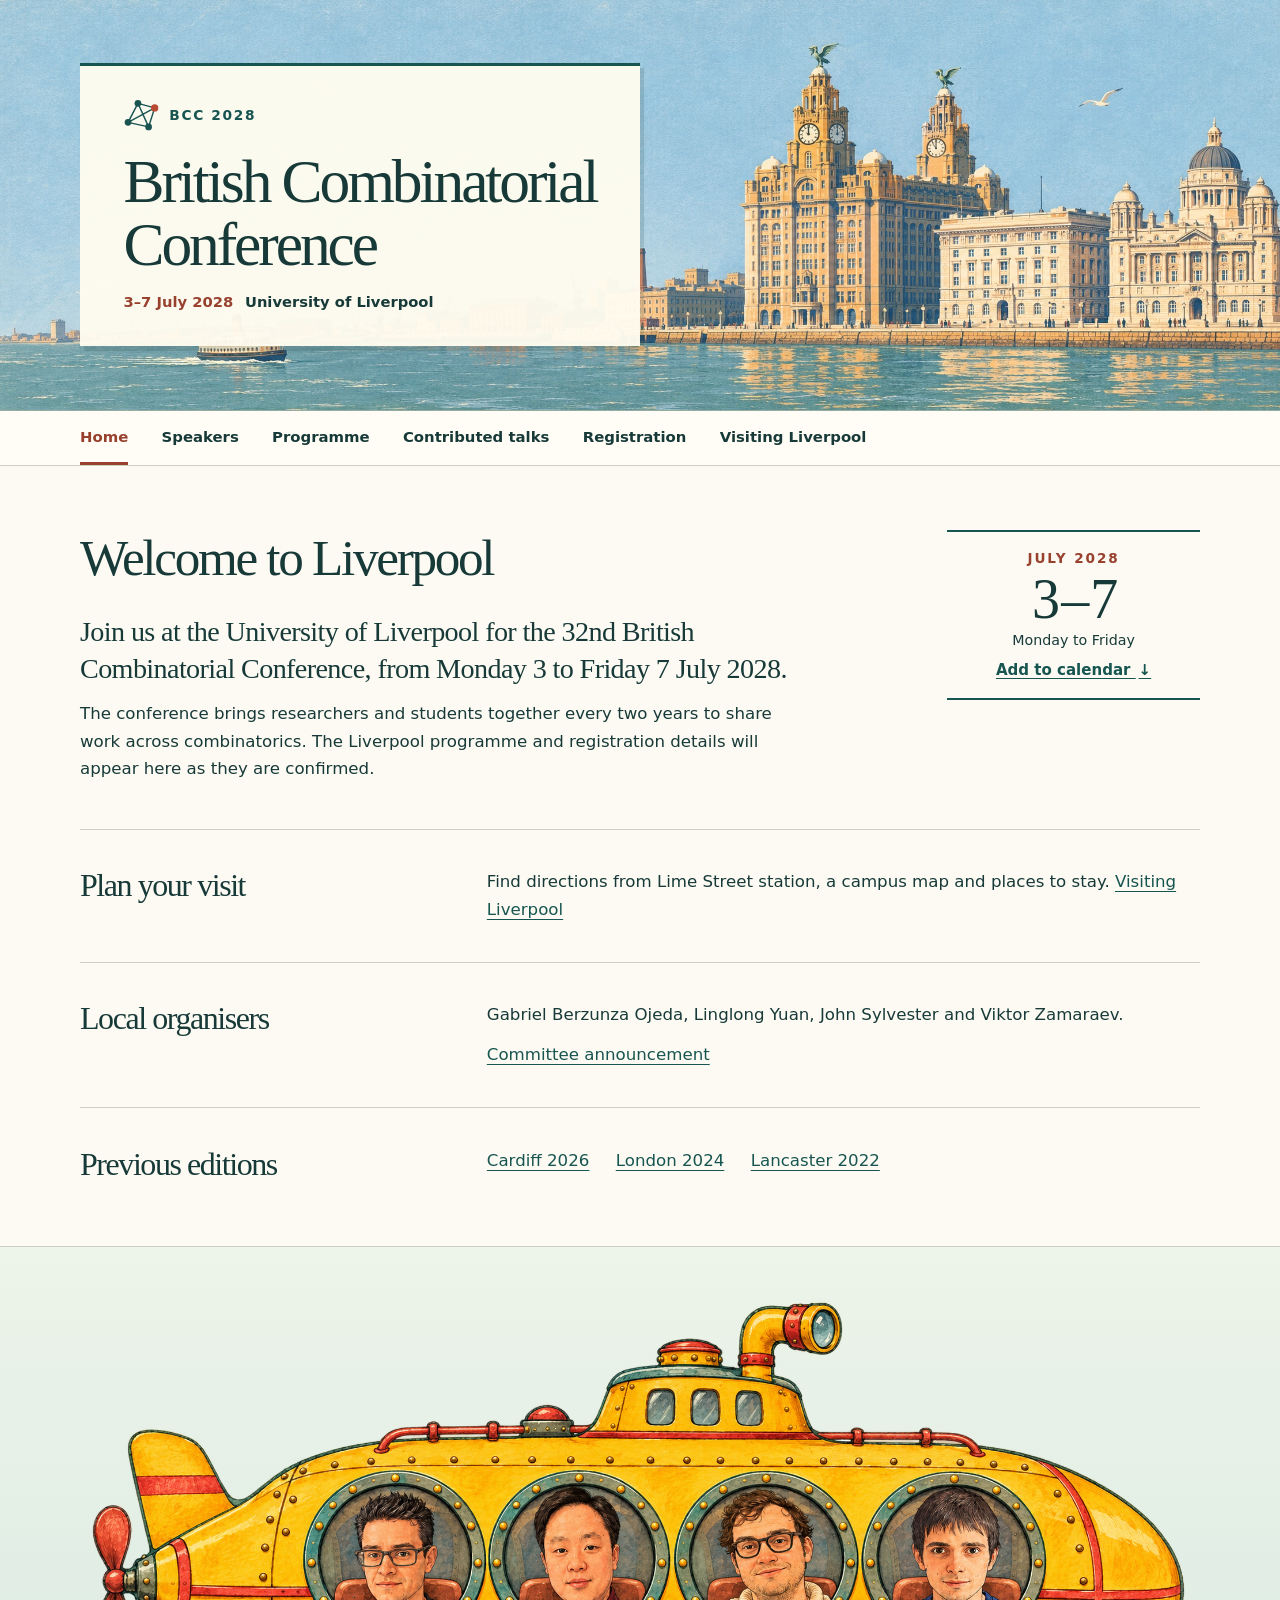
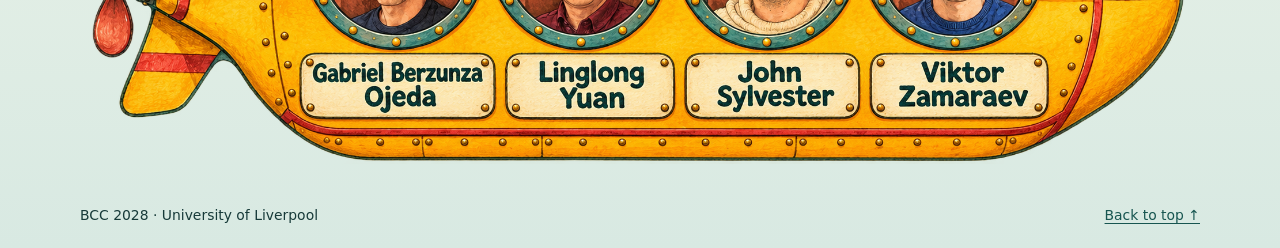
==== index.html @ 9fc11b05 "Remove the organisers page and its navigation links" ====
<!doctype html>
<html lang="en-GB">
<head>
  <meta charset="utf-8">
  <meta name="viewport" content="width=device-width, initial-scale=1">
  <title>British Combinatorial Conference, Liverpool · BCC 2028</title>
  <meta name="description" content="British Combinatorial Conference, Liverpool at the 32nd British Combinatorial Conference, University of Liverpool, 3–7 July 2028.">
  <link rel="icon" href="assets/mark.svg" type="image/svg+xml">
  <link rel="stylesheet" href="style.css?v=5">
</head>
<body id="top" class="home">
  <a class="skip" href="#main">Skip to content</a>
  <header>
    <div class="banner">
      <div class="wrap banner-inner"><div class="event">
        <a class="mark" href="index.html" aria-label="BCC 2028 home"><img src="assets/mark.svg" width="37" height="35" alt=""> BCC 2028</a>
        <h1 class="event-title">British Combinatorial<br>Conference</h1>
        <p class="dateline"><span>3–7 July 2028</span><span>University of Liverpool</span></p>
      </div></div>
    </div>
    <nav aria-label="Conference navigation"><div class="wrap nav-links">
      <a href="index.html" aria-current="page">Home</a>
      <a href="speakers.html">Speakers</a>
      <a href="programme.html">Programme</a>
      <a href="contributed-talks.html">Contributed talks</a>
      <a href="registration.html">Registration</a>
      <a href="visiting-liverpool.html">Visiting Liverpool</a></div></nav>
  </header>
  <main class="wrap" id="main">
    <section id="conference" class="welcome">
  <div><h2>Welcome to Liverpool</h2>
  <p class="lead">Join us at the University of Liverpool for the 32nd British Combinatorial Conference, from Monday 3 to Friday 7 July 2028.</p>
  <p>The conference brings researchers and students together every two years to share work across combinatorics. The Liverpool programme and registration details will appear here as they are confirmed.</p></div>
  <aside class="date-card"><div class="month">July 2028</div><div class="days">3<span>–</span>7</div><p>Monday to Friday</p><a class="calendar" href="bcc2028.ics" download>Add to calendar <span aria-hidden="true">↓</span></a></aside>
</section>
    <section class="row" id="visit"><h2>Plan your visit</h2>
      <div><p>Find directions from Lime Street station, a campus map and places to stay. <a href="visiting-liverpool.html">Visiting Liverpool</a></p></div></section>
    <section class="row" id="organisers"><h2>Local organisers</h2>
      <div><p>Gabriel Berzunza Ojeda, Linglong Yuan, John Sylvester and Viktor Zamaraev.</p>
        <p><a href="https://www.britishcombinatorics.org.uk/news">Committee announcement</a></p></div></section>
    <section class="row"><h2>Previous editions</h2>
      <div><ul class="editions"><li><a href="https://sites.google.com/view/bcc2026/home">Cardiff 2026</a></li><li><a href="https://www.qmul.ac.uk/maths/news-and-events/30th-british-combinatorial-conference/">London 2024</a></li><li><a href="https://www.lancaster.ac.uk/maths/research/conferences/previous-conferences/bcc2022/">Lancaster 2022</a></li></ul></div></section>
  </main>
  <footer class="home-footer">
    <div class="submarine-harbour">
      <figure class="floating-submarine" aria-label="The conference organisers">
        <img src="assets/organisers-submarine-labelled.png" alt="The organising team aboard a yellow submarine. Each porthole has a painted nameplate, from left to right, Gabriel Berzunza Ojeda, Linglong Yuan, John Sylvester and Viktor Zamaraev." width="1944" height="809" loading="lazy">
      </figure>
    </div>
    <div class="wrap"><span>BCC 2028 · University of Liverpool</span><a href="#top">Back to top ↑</a></div></footer>
</body>
</html>
---- style.css ----
:root {
  color-scheme: light;
  --paper: #fcfaf2;
  --ink: #173a39;
  --teal: #175550;
  --rust: #98412e;
  --line: #cbd0c2;
  --serif: "Iowan Old Style", "Palatino Linotype", Georgia, serif;
}
* { box-sizing: border-box; }
body { margin: 0; background: var(--paper); color: var(--ink); font: 1.04rem/1.65 "Avenir Next", Avenir, system-ui, sans-serif; }
a { color: var(--teal); text-underline-offset: .22em; text-decoration-thickness: 1px; }
a:hover { color: var(--rust); }
a:focus-visible { outline: 3px solid var(--rust); outline-offset: 3px; }
.wrap { width: min(1120px, 90%); margin-inline: auto; }
.skip { position: absolute; z-index: 2; top: -8rem; padding: .7rem 1rem; background: white; }
.skip:focus { top: .5rem; left: .5rem; }
.banner {
  background: #e7eddb url("assets/waterfront-banner.jpg") center 58% / cover no-repeat;
  border-bottom: 1px solid #98aba0;
}
.banner-inner { display: flex; align-items: center; min-height: clamp(355px, 32vw, 500px); padding-block: 36px; }
.event {
  width: fit-content;
  max-width: 100%;
  background: rgb(255 252 240 / 96%);
  padding: clamp(22px, 2.5vw, 40px) clamp(24px, 3.4vw, 52px);
  box-shadow: 4px 5px 0 rgb(32 64 58 / 16%);
  border-top: 3px solid var(--teal);
}
.mark { display: inline-flex; align-items: center; gap: .55rem; font-size: .86rem; letter-spacing: .12em; font-weight: 750; text-decoration: none; }
.event-title, h1, h2, .lead, .days { font-family: var(--serif); font-weight: 500; }
.event-title { margin: .55rem 0 .9rem; font-size: clamp(2.25rem, 4.8vw, 4.6rem); line-height: 1.02; letter-spacing: -.05em; }
.dateline { display: flex; flex-wrap: wrap; gap: .1em .8em; margin: 0; font-size: clamp(.92rem, 1.15vw, 1.1rem); font-weight: 600; }
.dateline span:first-child { color: var(--rust); }
.interior .banner-inner { min-height: 205px; padding-block: 18px; }
.interior .event { padding: .85rem 1.65rem 1rem; }
.interior .event-title { font-size: clamp(1.9rem, 2.65vw, 2.85rem); margin: .3rem 0 .5rem; }
.interior .mark img { width: 27px; height: 26px; }
nav { background: #fffdf6; border-bottom: 1px solid var(--line); }
.nav-links { display: flex; flex-wrap: wrap; gap: 0 clamp(.8rem, 2.6vw, 2.8rem); }
.nav-links a { padding: .92rem 0 .75rem; border-bottom: 3px solid transparent; color: var(--ink); text-decoration: none; font-size: .93rem; font-weight: 600; }
.nav-links a:hover, .nav-links a[aria-current] { color: var(--rust); border-color: var(--rust); }
main { padding-block: clamp(2.6rem, 5vw, 4.9rem); }
h1, h2 { line-height: 1.1; letter-spacing: -.045em; margin: 0; }
.home h2, .page-title { font-size: clamp(2.35rem, 4vw, 3.65rem); }
.page-title { padding-bottom: .6em; }
p { margin: 0 0 .8rem; max-width: 68ch; }
p:last-child { margin-bottom: 0; }
.welcome { display: grid; grid-template-columns: 1fr minmax(170px, .33fr); align-items: start; gap: 9%; padding-bottom: 2.9rem; }
.welcome h2 { margin-bottom: .55em; }
.lead { font-size: clamp(1.5rem, 2.2vw, 2rem); line-height: 1.3; letter-spacing: -.022em; }
.date-card { border-block: 2px solid var(--teal); text-align: center; padding: 1.05rem .3rem; line-height: 1.35; }
.month { font-size: .85rem; font-weight: 700; letter-spacing: .14em; text-transform: uppercase; color: var(--rust); }
.days { font-size: 3.5rem; letter-spacing: -.06em; line-height: 1.15; }
.days span { padding-inline: .08em; }
.date-card p { font-size: .89rem; margin-bottom: .5rem; }
.calendar { display: inline-block; font-size: .94rem; font-weight: 650; }
.calendar span { margin-left: .18rem; }
.row { border-top: 1px solid var(--line); padding-block: clamp(1.6rem, 3vw, 2.7rem); display: grid; grid-template-columns: 1fr 2.1fr; gap: 6%; }
.row:last-child { padding-bottom: 0; }
.row h2, .home .row h2 { font-size: clamp(1.65rem, 2.5vw, 2.25rem); }
.editions, .people { padding: 0; margin: 0; list-style: none; }
.editions { display: flex; flex-wrap: wrap; gap: .5rem 1.65rem; }
.people { display: grid; grid-template-columns: repeat(auto-fit, minmax(200px, 1fr)); gap: .65rem 1.2rem; margin-top: 1rem; }
footer { border-top: 1px solid var(--line); background: #f2f1e5; }
footer .wrap { display: flex; justify-content: space-between; gap: .8rem; flex-wrap: wrap; padding-block: 1.3rem; font-size: .87rem; }
@media (max-width: 720px) {
  .banner-inner { min-height: 330px; align-items: flex-end; }
  .banner { background-position: 68% center; }
  .event { padding: 1.15rem 1.4rem; }
  .nav-links { gap: 0 1.15rem; padding-block: .3rem; }
  .nav-links a { padding-block: .48rem .3rem; }
  .row { grid-template-columns: 1fr; gap: .75rem; }
  .welcome { grid-template-columns: 1fr; gap: 1.5rem; }
  .date-card { display: flex; align-items: baseline; gap: .7rem; flex-wrap: wrap; text-align: left; border-bottom: 0; padding-top: .7rem; }
  .date-card .days { font-size: 2rem; }
}
@media (max-width: 450px) {
  .banner-inner { padding-block: 1.1rem; }
  .event-title { font-size: clamp(1.75rem, 7.7vw, 2.15rem); }
  .event, .interior .event { padding: .75rem 1rem; }
  .dateline { display: grid; gap: 0; }
  .nav-links { column-gap: .98rem; }
  .nav-links a { font-size: .88rem; }
}

.home-footer { background: linear-gradient(#edf4e9, #d8e9e2); }
.submarine-harbour { width: min(1120px, 94%); margin-inline: auto; padding-block: clamp(1.5rem, 4vw, 3.5rem) 1.2rem; }
.floating-submarine { margin: 0; display: block; width: 100%; transform-origin: 50% 65%; animation: submarine-float 7s ease-in-out infinite; }
.floating-submarine img { display: block; width: 100%; height: auto; }
@keyframes submarine-float {
  0%, 100% { transform: translateY(0) rotate(-.35deg); }
  50% { transform: translateY(-9px) rotate(.35deg); }
}
@media (prefers-reduced-motion: reduce) {
  .floating-submarine { animation: none; }
}
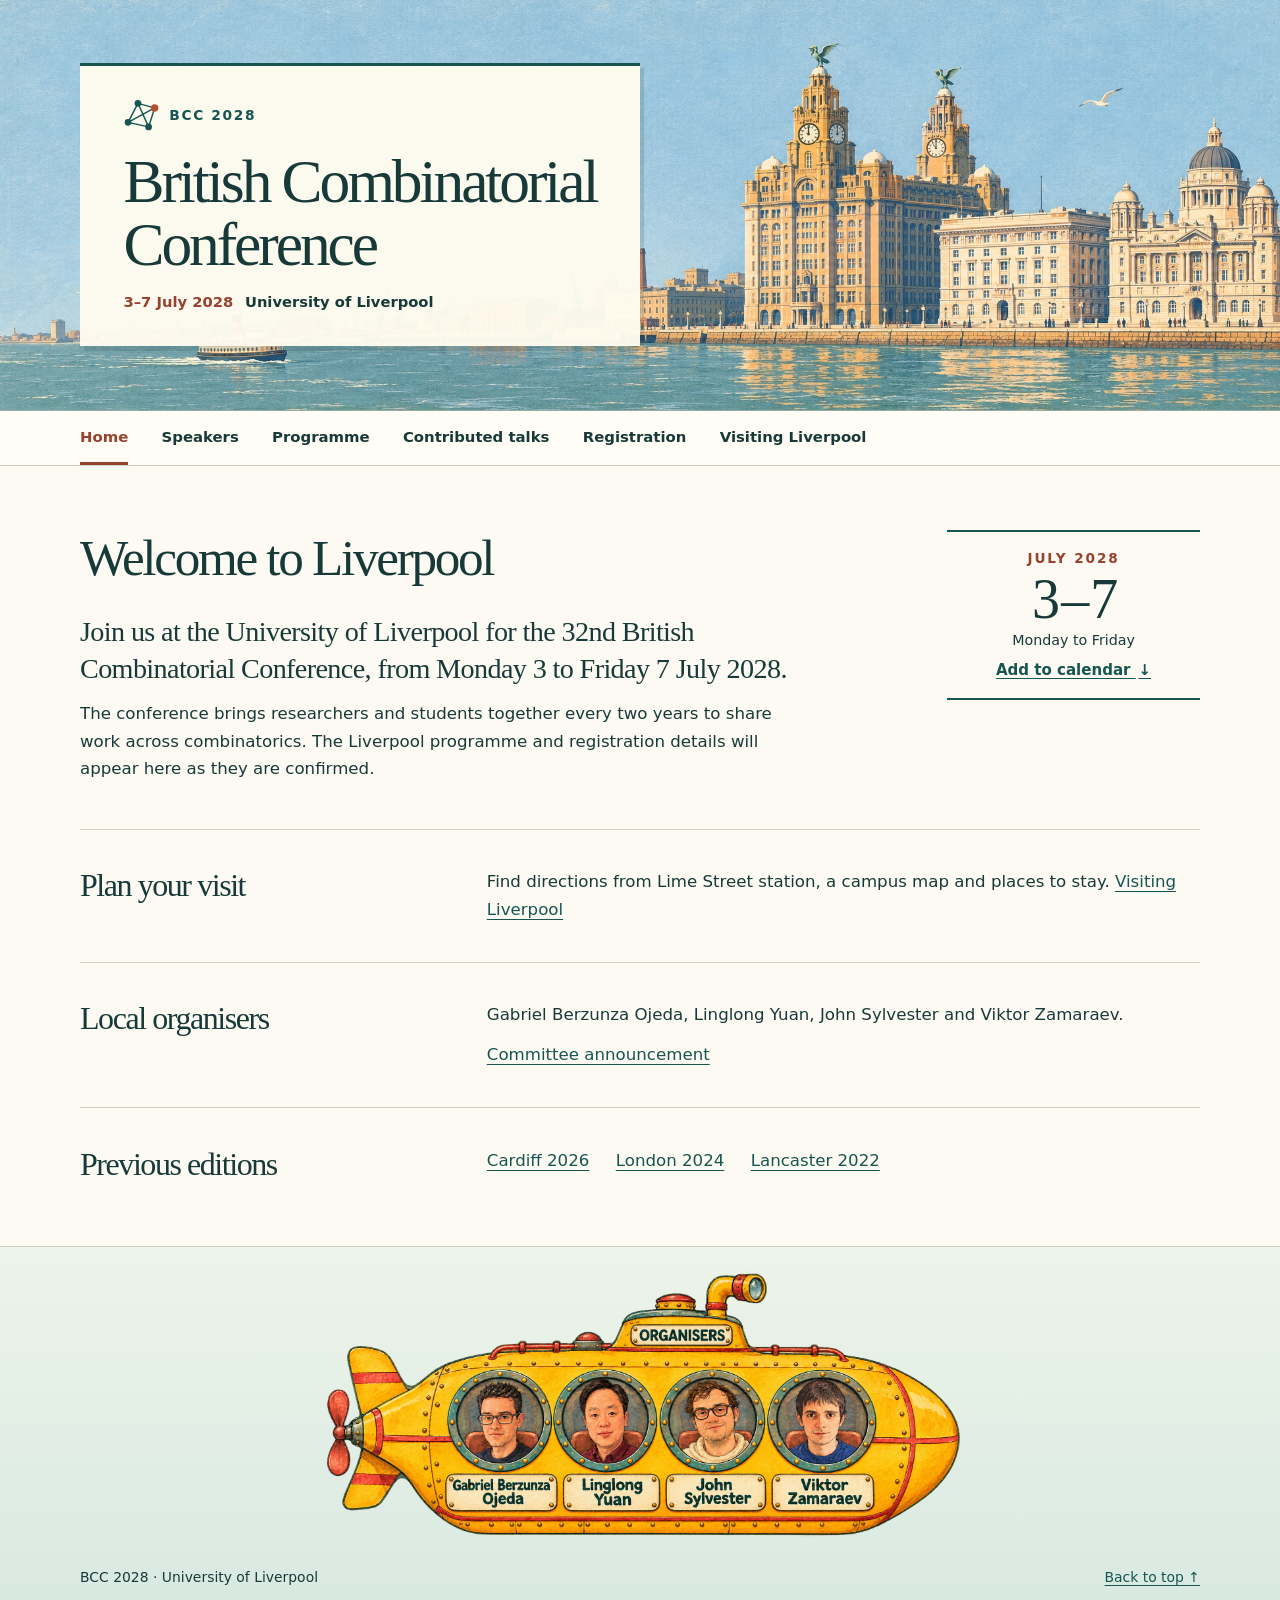
==== commit c59b4426: "Reduce the footer submarine and mark its crew as organisers" ====
--- a/index.html
+++ b/index.html
@@ -6,7 +6,7 @@
   <title>British Combinatorial Conference, Liverpool · BCC 2028</title>
   <meta name="description" content="British Combinatorial Conference, Liverpool at the 32nd British Combinatorial Conference, University of Liverpool, 3–7 July 2028.">
   <link rel="icon" href="assets/mark.svg" type="image/svg+xml">
-  <link rel="stylesheet" href="style.css?v=5">
+  <link rel="stylesheet" href="style.css?v=6">
 </head>
 <body id="top" class="home">
   <a class="skip" href="#main">Skip to content</a>
@@ -44,7 +44,7 @@
   <footer class="home-footer">
     <div class="submarine-harbour">
       <figure class="floating-submarine" aria-label="The conference organisers">
-        <img src="assets/organisers-submarine-labelled.png" alt="The organising team aboard a yellow submarine. Each porthole has a painted nameplate, from left to right, Gabriel Berzunza Ojeda, Linglong Yuan, John Sylvester and Viktor Zamaraev." width="1944" height="809" loading="lazy">
+        <img src="assets/organisers-submarine-crew.png" alt="A yellow submarine marked Organisers. Each porthole has a painted nameplate, from left to right, Gabriel Berzunza Ojeda, Linglong Yuan, John Sylvester and Viktor Zamaraev." width="1944" height="809" loading="lazy">
       </figure>
     </div>
     <div class="wrap"><span>BCC 2028 · University of Liverpool</span><a href="#top">Back to top ↑</a></div></footer>
--- a/style.css
+++ b/style.css
@@ -86,7 +86,7 @@
 }
 
 .home-footer { background: linear-gradient(#edf4e9, #d8e9e2); }
-.submarine-harbour { width: min(1120px, 94%); margin-inline: auto; padding-block: clamp(1.5rem, 4vw, 3.5rem) 1.2rem; }
+.submarine-harbour { width: min(640px, 94%); margin-inline: auto; padding-block: 1.5rem .5rem; }
 .floating-submarine { margin: 0; display: block; width: 100%; transform-origin: 50% 65%; animation: submarine-float 7s ease-in-out infinite; }
 .floating-submarine img { display: block; width: 100%; height: auto; }
 @keyframes submarine-float {
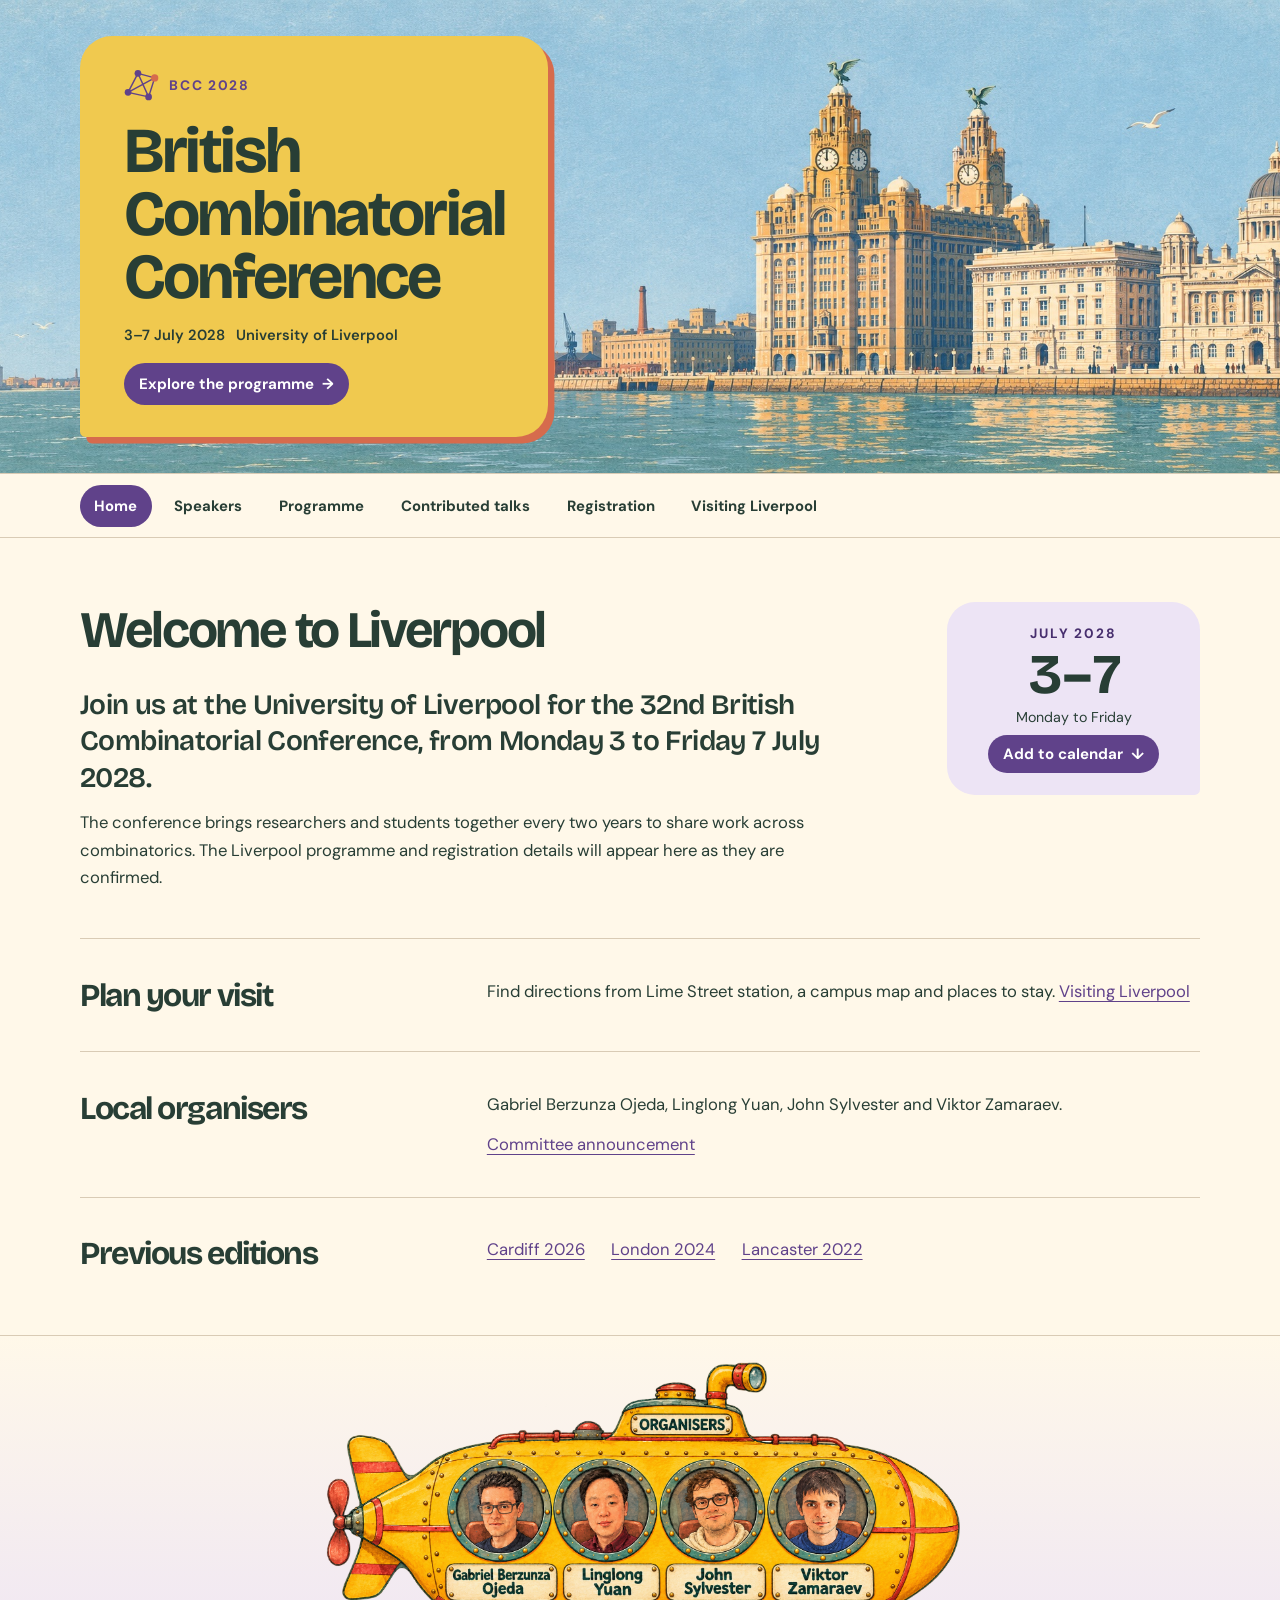
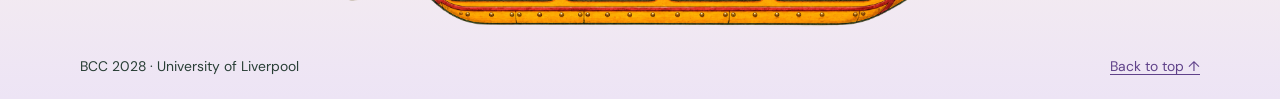
==== commit 8aecea84: "Apply the Liverpool Pop theme across the conference site" ====
--- a/index.html
+++ b/index.html
@@ -6,7 +6,8 @@
   <title>British Combinatorial Conference, Liverpool · BCC 2028</title>
   <meta name="description" content="British Combinatorial Conference, Liverpool at the 32nd British Combinatorial Conference, University of Liverpool, 3–7 July 2028.">
   <link rel="icon" href="assets/mark.svg" type="image/svg+xml">
-  <link rel="stylesheet" href="style.css?v=6">
+  <link rel="stylesheet" href="https://fonts.googleapis.com/css2?family=Bricolage+Grotesque:wght@600;700&amp;family=DM+Sans:wght@400;600;700&amp;display=swap">
+  <link rel="stylesheet" href="style.css?v=7">
 </head>
 <body id="top" class="home">
   <a class="skip" href="#main">Skip to content</a>
@@ -14,8 +15,9 @@
     <div class="banner">
       <div class="wrap banner-inner"><div class="event">
         <a class="mark" href="index.html" aria-label="BCC 2028 home"><img src="assets/mark.svg" width="37" height="35" alt=""> BCC 2028</a>
-        <h1 class="event-title">British Combinatorial<br>Conference</h1>
+        <h1 class="event-title">British<br>Combinatorial<br>Conference</h1>
         <p class="dateline"><span>3–7 July 2028</span><span>University of Liverpool</span></p>
+        <a class="pill hero-action" href="programme.html">Explore the programme <span aria-hidden="true">→</span></a>
       </div></div>
     </div>
     <nav aria-label="Conference navigation"><div class="wrap nav-links">
@@ -31,7 +33,7 @@
   <div><h2>Welcome to Liverpool</h2>
   <p class="lead">Join us at the University of Liverpool for the 32nd British Combinatorial Conference, from Monday 3 to Friday 7 July 2028.</p>
   <p>The conference brings researchers and students together every two years to share work across combinatorics. The Liverpool programme and registration details will appear here as they are confirmed.</p></div>
-  <aside class="date-card"><div class="month">July 2028</div><div class="days">3<span>–</span>7</div><p>Monday to Friday</p><a class="calendar" href="bcc2028.ics" download>Add to calendar <span aria-hidden="true">↓</span></a></aside>
+  <aside class="date-card"><div class="month">July 2028</div><div class="days">3<span>–</span>7</div><p>Monday to Friday</p><a class="pill calendar" href="bcc2028.ics" download>Add to calendar <span aria-hidden="true">↓</span></a></aside>
 </section>
     <section class="row" id="visit"><h2>Plan your visit</h2>
       <div><p>Find directions from Lime Street station, a campus map and places to stay. <a href="visiting-liverpool.html">Visiting Liverpool</a></p></div></section>
--- a/style.css
+++ b/style.css
@@ -1,46 +1,51 @@
 :root {
   color-scheme: light;
-  --paper: #fcfaf2;
-  --ink: #173a39;
-  --teal: #175550;
-  --rust: #98412e;
-  --line: #cbd0c2;
-  --serif: "Iowan Old Style", "Palatino Linotype", Georgia, serif;
+  --paper: #fff8e9;
+  --ink: #283e35;
+  --purple: #60428a;
+  --purple-dark: #472e6e;
+  --lavender: #ede4f5;
+  --yellow: #f0c94f;
+  --coral: #d66b4d;
+  --line: #d9cbb5;
+  --heading: "Bricolage Grotesque", "Avenir Next", system-ui, sans-serif;
+  --body: "DM Sans", "Avenir Next", system-ui, sans-serif;
 }
 * { box-sizing: border-box; }
-body { margin: 0; background: var(--paper); color: var(--ink); font: 1.04rem/1.65 "Avenir Next", Avenir, system-ui, sans-serif; }
-a { color: var(--teal); text-underline-offset: .22em; text-decoration-thickness: 1px; }
-a:hover { color: var(--rust); }
-a:focus-visible { outline: 3px solid var(--rust); outline-offset: 3px; }
+body { margin: 0; background: var(--paper); color: var(--ink); font: 1.04rem/1.65 var(--body); }
+a { color: var(--purple); text-underline-offset: .22em; text-decoration-thickness: 1px; }
+a:hover { color: var(--purple-dark); }
+a:focus-visible { outline: 3px solid var(--purple-dark); outline-offset: 3px; }
 .wrap { width: min(1120px, 90%); margin-inline: auto; }
 .skip { position: absolute; z-index: 2; top: -8rem; padding: .7rem 1rem; background: white; }
 .skip:focus { top: .5rem; left: .5rem; }
 .banner {
-  background: #e7eddb url("assets/waterfront-banner.jpg") center 58% / cover no-repeat;
-  border-bottom: 1px solid #98aba0;
+  background: var(--lavender) url("assets/waterfront-banner.jpg") center 58% / cover no-repeat;
+  border-bottom: 1px solid var(--line);
 }
 .banner-inner { display: flex; align-items: center; min-height: clamp(355px, 32vw, 500px); padding-block: 36px; }
 .event {
   width: fit-content;
   max-width: 100%;
-  background: rgb(255 252 240 / 96%);
+  background: var(--yellow);
   padding: clamp(22px, 2.5vw, 40px) clamp(24px, 3.4vw, 52px);
-  box-shadow: 4px 5px 0 rgb(32 64 58 / 16%);
-  border-top: 3px solid var(--teal);
+  border-radius: 2rem 2rem 2rem .35rem;
+  box-shadow: .4rem .4rem 0 var(--coral);
 }
-.mark { display: inline-flex; align-items: center; gap: .55rem; font-size: .86rem; letter-spacing: .12em; font-weight: 750; text-decoration: none; }
-.event-title, h1, h2, .lead, .days { font-family: var(--serif); font-weight: 500; }
-.event-title { margin: .55rem 0 .9rem; font-size: clamp(2.25rem, 4.8vw, 4.6rem); line-height: 1.02; letter-spacing: -.05em; }
+.mark { display: inline-flex; align-items: center; gap: .55rem; font-size: .86rem; letter-spacing: .12em; font-weight: 700; text-decoration: none; }
+.event-title, h1, h2, .lead, .days { font-family: var(--heading); font-weight: 700; }
+.event-title { margin: .55rem 0 .9rem; font-size: clamp(2.3rem, 5vw, 4.35rem); line-height: .98; letter-spacing: -.04em; }
 .dateline { display: flex; flex-wrap: wrap; gap: .1em .8em; margin: 0; font-size: clamp(.92rem, 1.15vw, 1.1rem); font-weight: 600; }
-.dateline span:first-child { color: var(--rust); }
+.hero-action { margin-top: 1rem; }
 .interior .banner-inner { min-height: 205px; padding-block: 18px; }
 .interior .event { padding: .85rem 1.65rem 1rem; }
-.interior .event-title { font-size: clamp(1.9rem, 2.65vw, 2.85rem); margin: .3rem 0 .5rem; }
+.interior .event-title { font-size: clamp(1.85rem, 2.7vw, 2.65rem); margin: .3rem 0 .5rem; }
 .interior .mark img { width: 27px; height: 26px; }
-nav { background: #fffdf6; border-bottom: 1px solid var(--line); }
-.nav-links { display: flex; flex-wrap: wrap; gap: 0 clamp(.8rem, 2.6vw, 2.8rem); }
-.nav-links a { padding: .92rem 0 .75rem; border-bottom: 3px solid transparent; color: var(--ink); text-decoration: none; font-size: .93rem; font-weight: 600; }
-.nav-links a:hover, .nav-links a[aria-current] { color: var(--rust); border-color: var(--rust); }
+nav { background: var(--paper); border-bottom: 1px solid var(--line); }
+.nav-links { display: flex; flex-wrap: wrap; gap: .35rem .5rem; padding-block: .65rem; }
+.nav-links a { padding: .55rem .9rem; border-radius: 999px; color: var(--ink); text-decoration: none; font-size: .93rem; font-weight: 700; }
+.nav-links a:hover { background: var(--lavender); color: var(--purple-dark); }
+.nav-links a[aria-current="page"] { background: var(--purple); color: #fff; }
 main { padding-block: clamp(2.6rem, 5vw, 4.9rem); }
 h1, h2 { line-height: 1.1; letter-spacing: -.045em; margin: 0; }
 .home h2, .page-title { font-size: clamp(2.35rem, 4vw, 3.65rem); }
@@ -49,31 +54,33 @@
 p:last-child { margin-bottom: 0; }
 .welcome { display: grid; grid-template-columns: 1fr minmax(170px, .33fr); align-items: start; gap: 9%; padding-bottom: 2.9rem; }
 .welcome h2 { margin-bottom: .55em; }
-.lead { font-size: clamp(1.5rem, 2.2vw, 2rem); line-height: 1.3; letter-spacing: -.022em; }
-.date-card { border-block: 2px solid var(--teal); text-align: center; padding: 1.05rem .3rem; line-height: 1.35; }
-.month { font-size: .85rem; font-weight: 700; letter-spacing: .14em; text-transform: uppercase; color: var(--rust); }
+.lead { font-weight: 600; font-size: clamp(1.5rem, 2.2vw, 2rem); line-height: 1.3; letter-spacing: -.022em; }
+.date-card { background: var(--lavender); border-radius: 1.75rem 1.75rem .35rem 1.75rem; text-align: center; padding: 1.4rem 1rem; line-height: 1.35; }
+.month { font-size: .85rem; font-weight: 700; letter-spacing: .14em; text-transform: uppercase; color: var(--purple-dark); }
 .days { font-size: 3.5rem; letter-spacing: -.06em; line-height: 1.15; }
 .days span { padding-inline: .08em; }
 .date-card p { font-size: .89rem; margin-bottom: .5rem; }
-.calendar { display: inline-block; font-size: .94rem; font-weight: 650; }
-.calendar span { margin-left: .18rem; }
+.pill { display: inline-flex; align-items: center; gap: .5rem; padding: .55rem .95rem; border-radius: 999px; background: var(--purple); color: #fff; font-size: .94rem; font-weight: 700; text-decoration: none; }
+.pill:hover { background: var(--purple-dark); color: #fff; text-decoration: underline; }
+@media (hover: hover) and (prefers-reduced-motion: no-preference) {
+  .pill { transition: transform .16s ease; }
+  .pill:hover { transform: rotate(-2deg); }
+}
 .row { border-top: 1px solid var(--line); padding-block: clamp(1.6rem, 3vw, 2.7rem); display: grid; grid-template-columns: 1fr 2.1fr; gap: 6%; }
 .row:last-child { padding-bottom: 0; }
 .row h2, .home .row h2 { font-size: clamp(1.65rem, 2.5vw, 2.25rem); }
-.editions, .people { padding: 0; margin: 0; list-style: none; }
+.editions { padding: 0; margin: 0; list-style: none; }
 .editions { display: flex; flex-wrap: wrap; gap: .5rem 1.65rem; }
-.people { display: grid; grid-template-columns: repeat(auto-fit, minmax(200px, 1fr)); gap: .65rem 1.2rem; margin-top: 1rem; }
-footer { border-top: 1px solid var(--line); background: #f2f1e5; }
+footer { border-top: 1px solid var(--line); background: var(--lavender); }
 footer .wrap { display: flex; justify-content: space-between; gap: .8rem; flex-wrap: wrap; padding-block: 1.3rem; font-size: .87rem; }
 @media (max-width: 720px) {
   .banner-inner { min-height: 330px; align-items: flex-end; }
   .banner { background-position: 68% center; }
   .event { padding: 1.15rem 1.4rem; }
-  .nav-links { gap: 0 1.15rem; padding-block: .3rem; }
-  .nav-links a { padding-block: .48rem .3rem; }
+  .nav-links a { padding: .55rem .75rem; }
   .row { grid-template-columns: 1fr; gap: .75rem; }
   .welcome { grid-template-columns: 1fr; gap: 1.5rem; }
-  .date-card { display: flex; align-items: baseline; gap: .7rem; flex-wrap: wrap; text-align: left; border-bottom: 0; padding-top: .7rem; }
+  .date-card { display: flex; align-items: baseline; gap: .7rem; flex-wrap: wrap; text-align: left; }
   .date-card .days { font-size: 2rem; }
 }
 @media (max-width: 450px) {
@@ -81,11 +88,10 @@
   .event-title { font-size: clamp(1.75rem, 7.7vw, 2.15rem); }
   .event, .interior .event { padding: .75rem 1rem; }
   .dateline { display: grid; gap: 0; }
-  .nav-links { column-gap: .98rem; }
   .nav-links a { font-size: .88rem; }
 }
 
-.home-footer { background: linear-gradient(#edf4e9, #d8e9e2); }
+.home-footer { background: linear-gradient(var(--paper), var(--lavender)); }
 .submarine-harbour { width: min(640px, 94%); margin-inline: auto; padding-block: 1.5rem .5rem; }
 .floating-submarine { margin: 0; display: block; width: 100%; transform-origin: 50% 65%; animation: submarine-float 7s ease-in-out infinite; }
 .floating-submarine img { display: block; width: 100%; height: auto; }
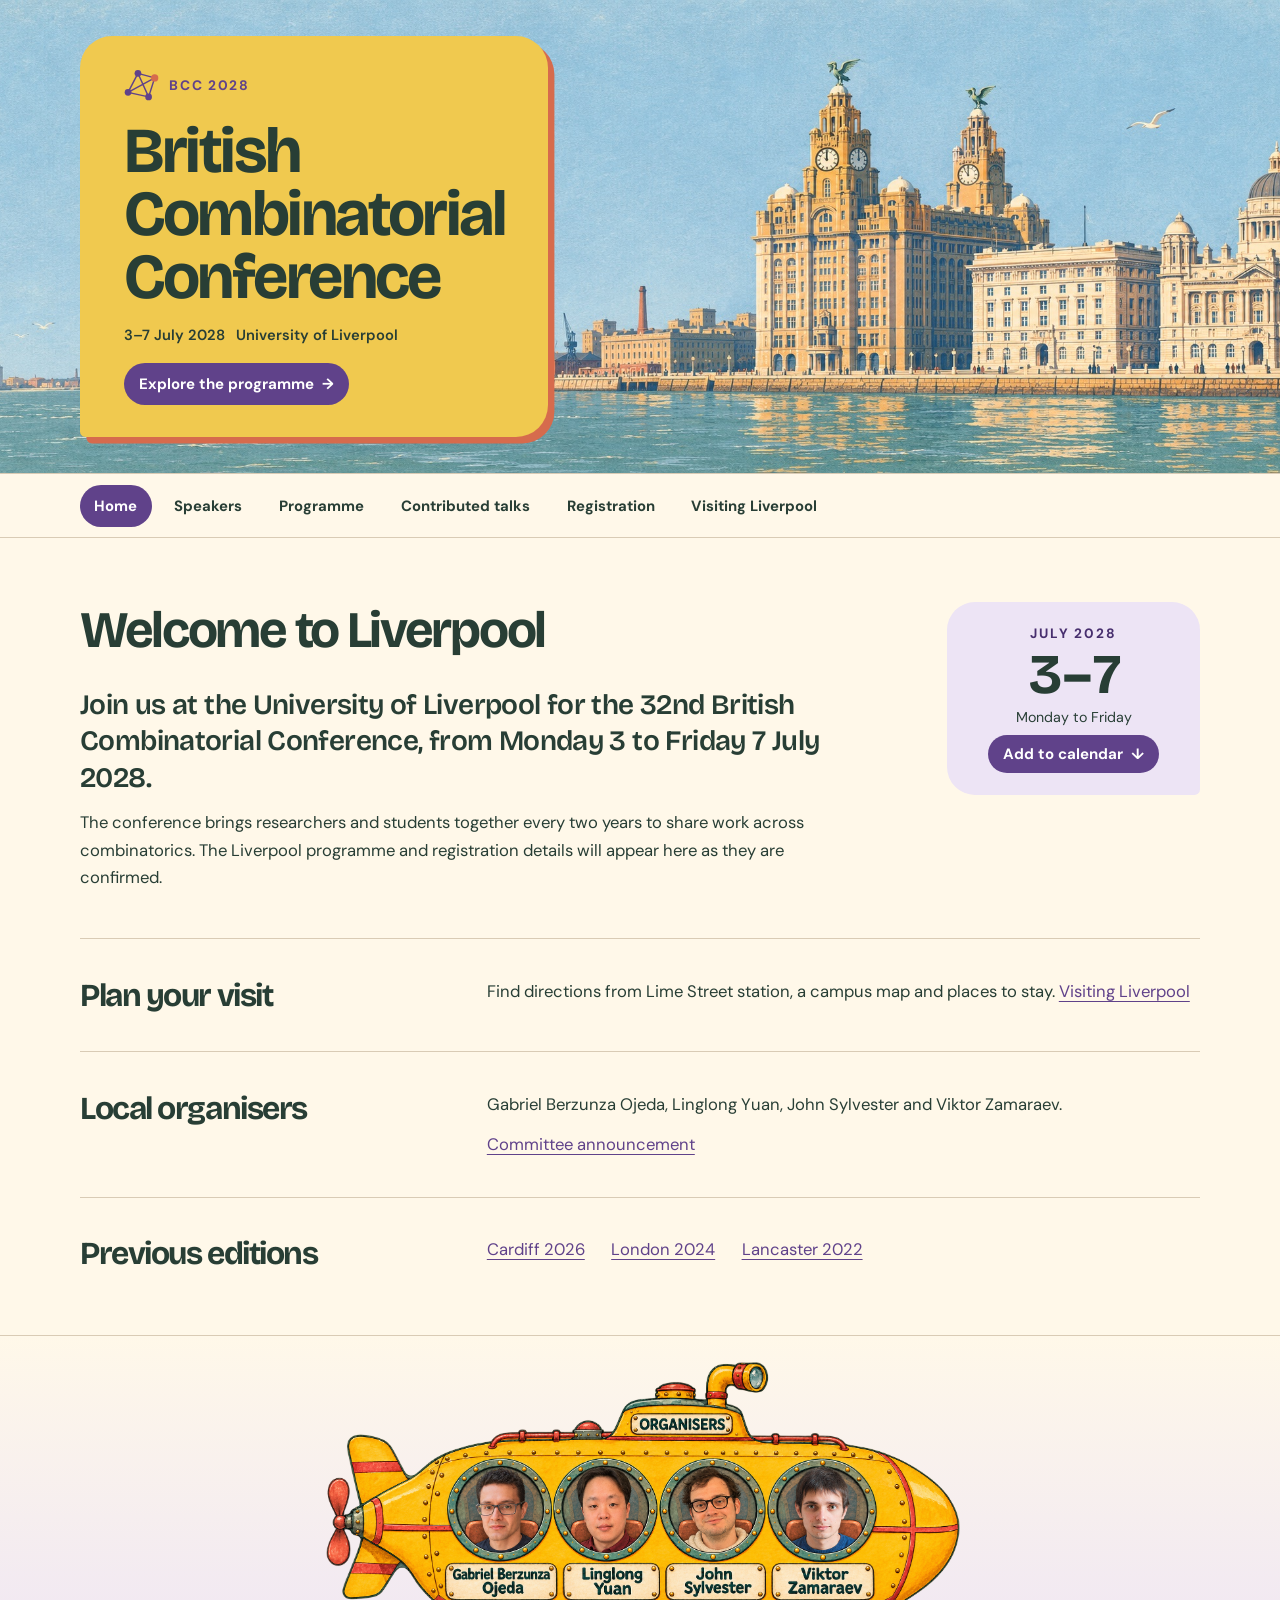
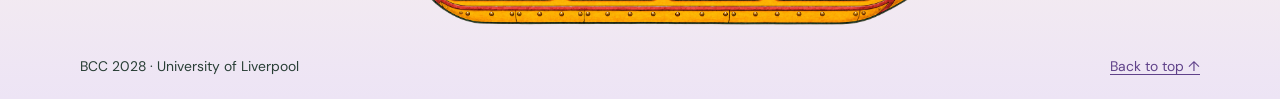
==== commit 53264310: "Use the photo-based organisers submarine on the homepage" ====
--- a/index.html
+++ b/index.html
@@ -46,7 +46,7 @@
   <footer class="home-footer">
     <div class="submarine-harbour">
       <figure class="floating-submarine" aria-label="The conference organisers">
-        <img src="assets/organisers-submarine-crew.png" alt="A yellow submarine marked Organisers. Each porthole has a painted nameplate, from left to right, Gabriel Berzunza Ojeda, Linglong Yuan, John Sylvester and Viktor Zamaraev." width="1944" height="809" loading="lazy">
+        <img src="assets/organisers-submarine-photo.png" alt="An illustrated yellow submarine marked Organisers, with photographic portraits and nameplates. From left to right, Gabriel Berzunza Ojeda, Linglong Yuan, John Sylvester and Viktor Zamaraev." width="1945" height="809" loading="lazy">
       </figure>
     </div>
     <div class="wrap"><span>BCC 2028 · University of Liverpool</span><a href="#top">Back to top ↑</a></div></footer>
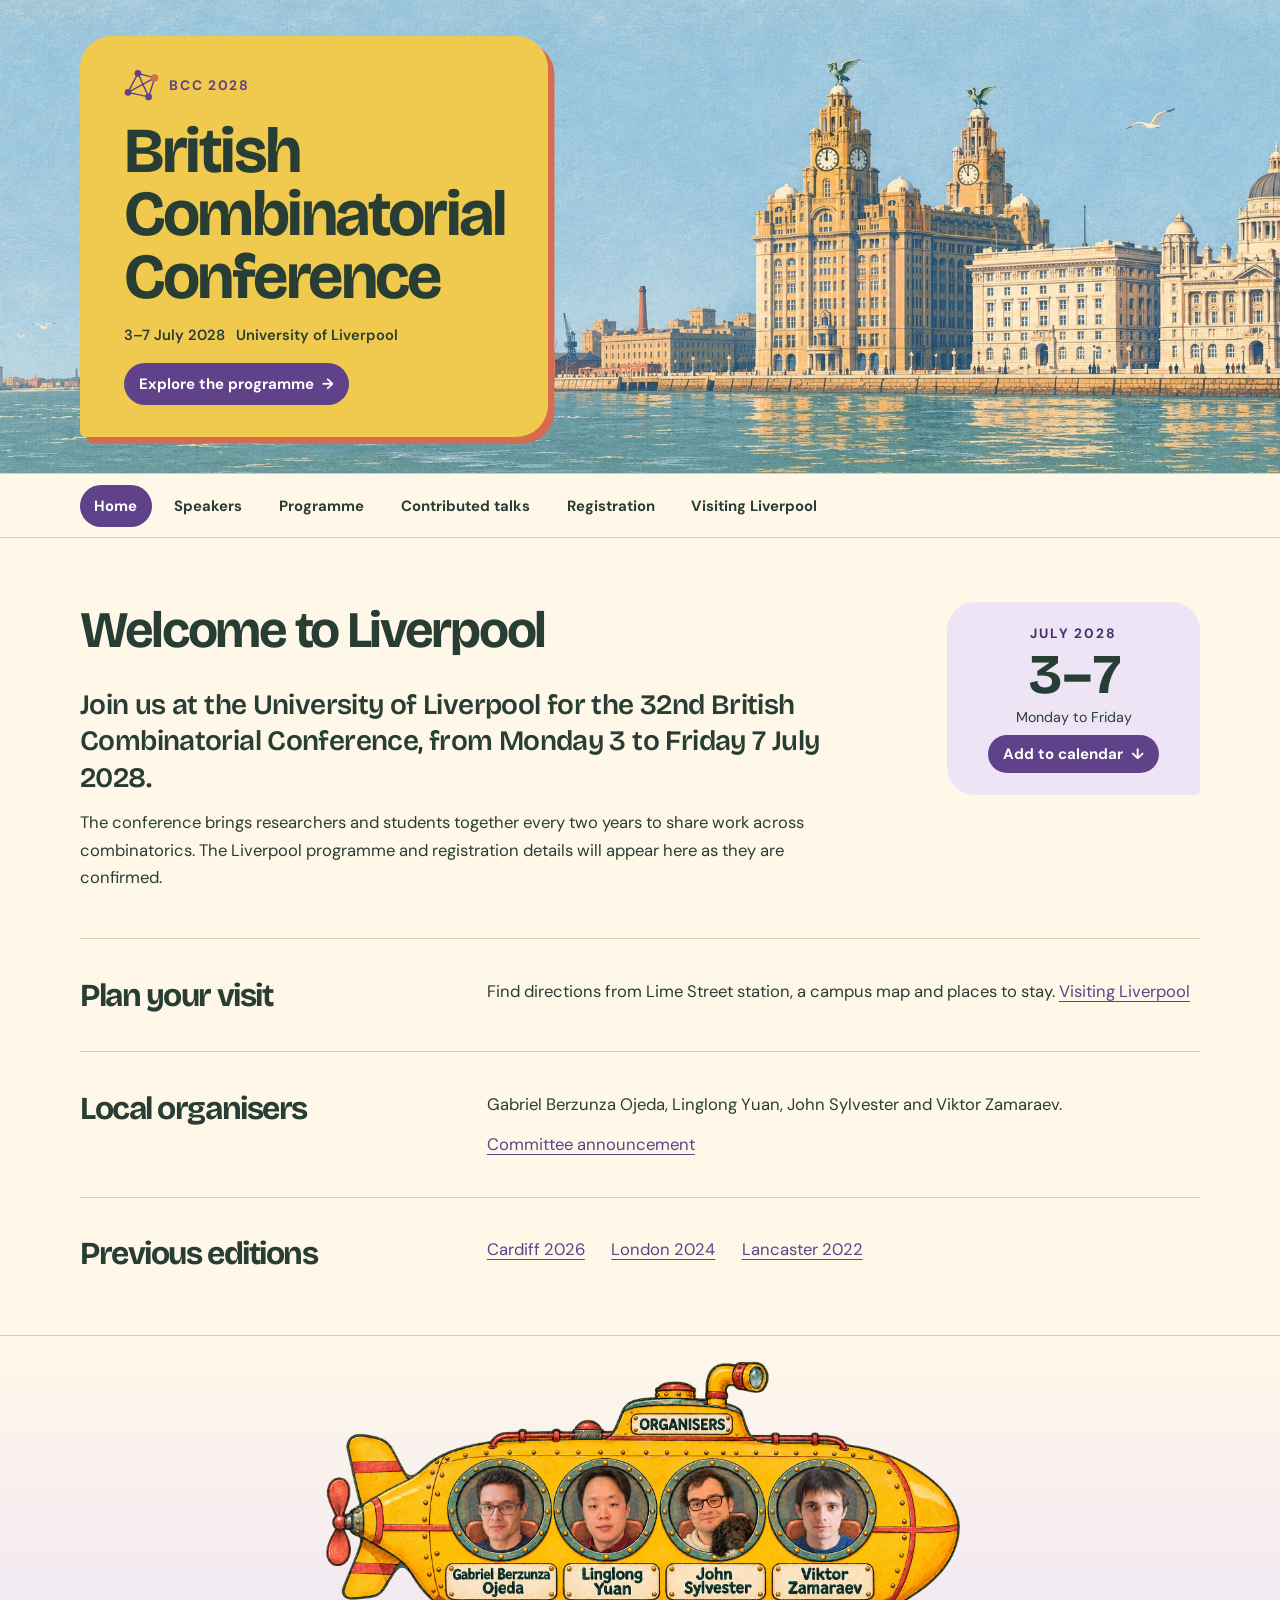
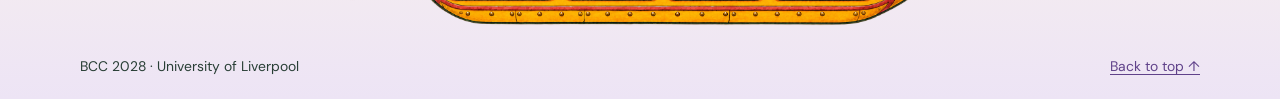
==== commit 941fdb9d: "Add Angus to John’s submarine porthole" ====
--- a/index.html
+++ b/index.html
@@ -7,7 +7,7 @@
   <meta name="description" content="British Combinatorial Conference, Liverpool at the 32nd British Combinatorial Conference, University of Liverpool, 3–7 July 2028.">
   <link rel="icon" href="assets/mark.svg" type="image/svg+xml">
   <link rel="stylesheet" href="https://fonts.googleapis.com/css2?family=Bricolage+Grotesque:wght@600;700&amp;family=DM+Sans:wght@400;600;700&amp;display=swap">
-  <link rel="stylesheet" href="style.css?v=7">
+  <link rel="stylesheet" href="style.css?v=8">
 </head>
 <body id="top" class="home">
   <a class="skip" href="#main">Skip to content</a>
@@ -46,7 +46,7 @@
   <footer class="home-footer">
     <div class="submarine-harbour">
       <figure class="floating-submarine" aria-label="The conference organisers">
-        <img src="assets/organisers-submarine-photo.png" alt="An illustrated yellow submarine marked Organisers, with photographic portraits and nameplates. From left to right, Gabriel Berzunza Ojeda, Linglong Yuan, John Sylvester and Viktor Zamaraev." width="1945" height="809" loading="lazy">
+        <img src="assets/organisers-submarine-angus.png" alt="An illustrated yellow submarine marked Organisers. From left to right, Gabriel Berzunza Ojeda, Linglong Yuan, John Sylvester with his dog Angus peeking out beside him, and Viktor Zamaraev." width="1945" height="808" loading="lazy">
       </figure>
     </div>
     <div class="wrap"><span>BCC 2028 · University of Liverpool</span><a href="#top">Back to top ↑</a></div></footer>
--- a/style.css
+++ b/style.css
@@ -73,6 +73,11 @@
 .editions { display: flex; flex-wrap: wrap; gap: .5rem 1.65rem; }
 footer { border-top: 1px solid var(--line); background: var(--lavender); }
 footer .wrap { display: flex; justify-content: space-between; gap: .8rem; flex-wrap: wrap; padding-block: 1.3rem; font-size: .87rem; }
+@media (min-width: 1560px) {
+  .home .banner { background-position: center top; }
+  /* The waterfront artwork is 3:1. Leave room for the towers and river on wide displays. */
+  .home .banner-inner { min-height: max(500px, 28vw); }
+}
 @media (max-width: 720px) {
   .banner-inner { min-height: 330px; align-items: flex-end; }
   .banner { background-position: 68% center; }
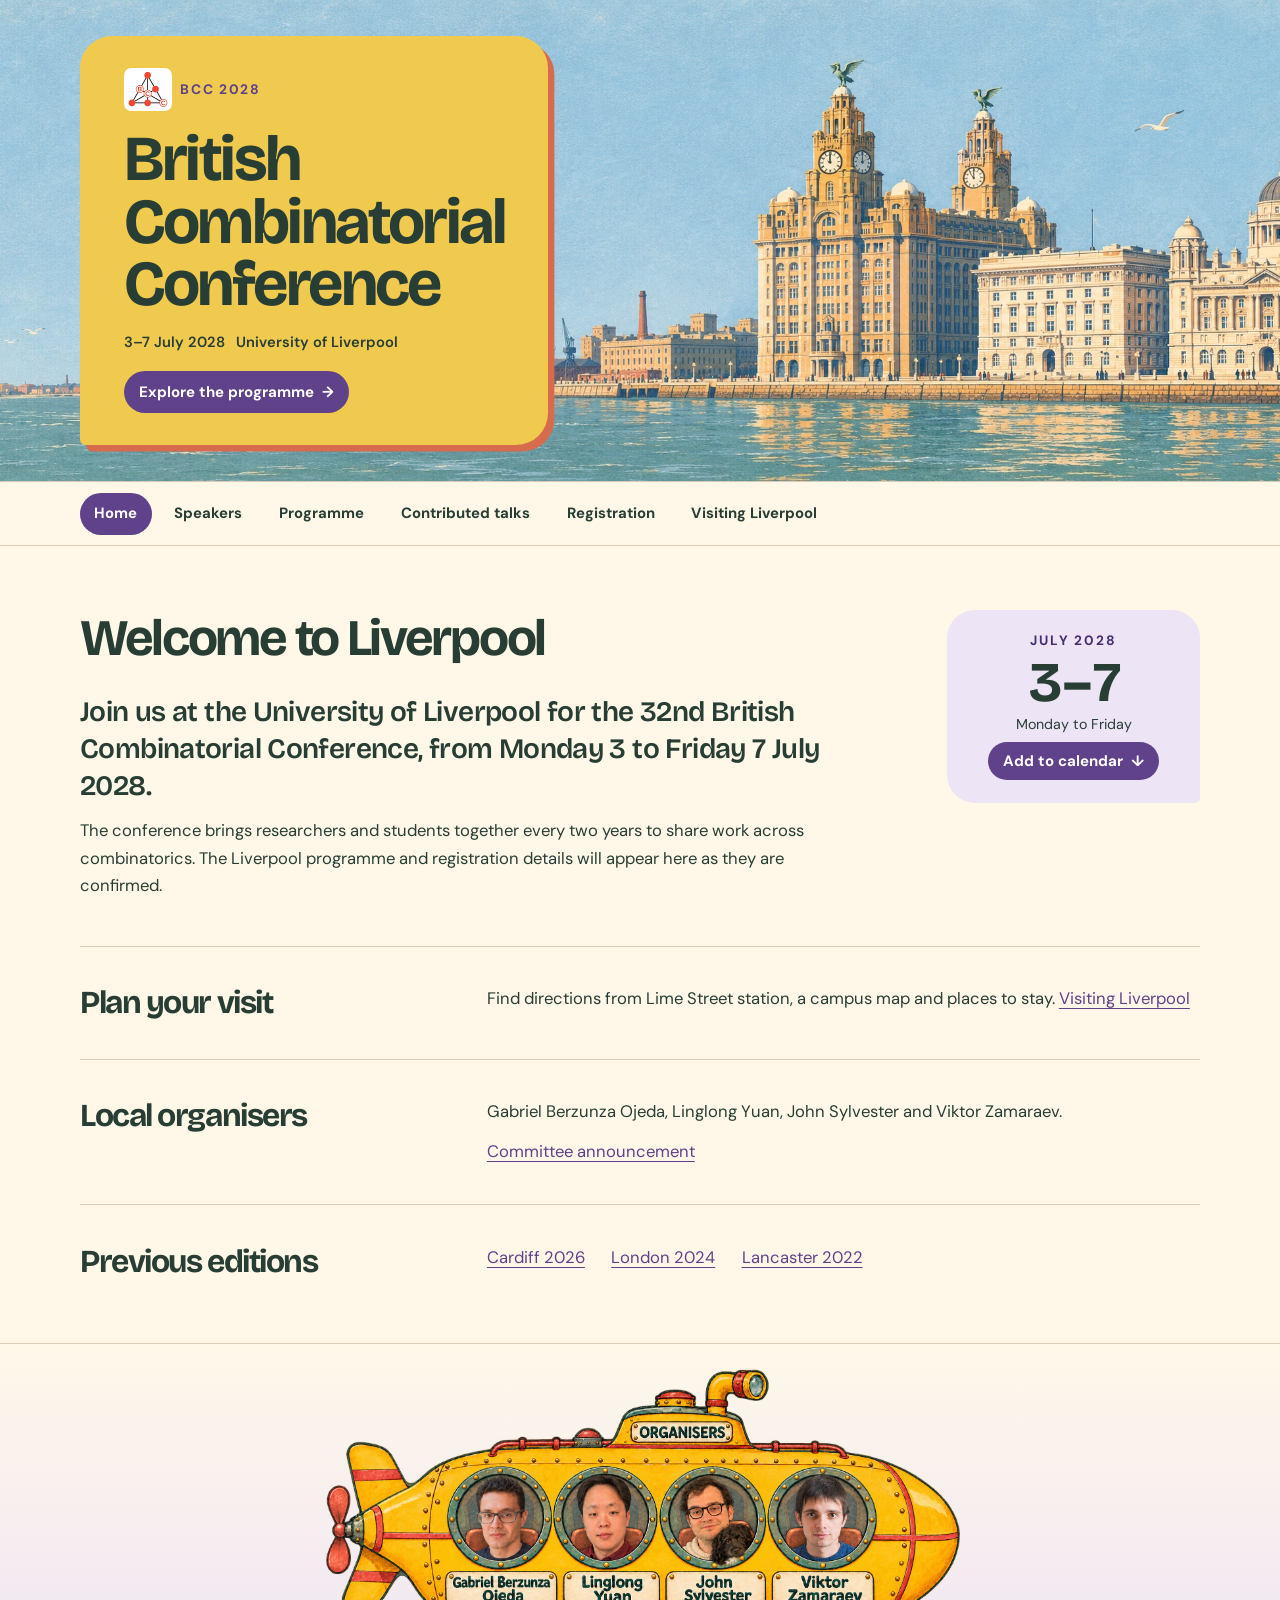
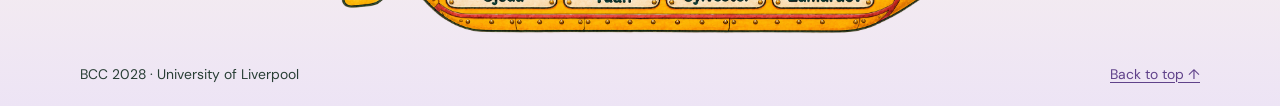
==== commit 441224b9: "Use the British Combinatorial Committee logo" ====
--- a/index.html
+++ b/index.html
@@ -5,16 +5,16 @@
   <meta name="viewport" content="width=device-width, initial-scale=1">
   <title>British Combinatorial Conference, Liverpool · BCC 2028</title>
   <meta name="description" content="British Combinatorial Conference, Liverpool at the 32nd British Combinatorial Conference, University of Liverpool, 3–7 July 2028.">
-  <link rel="icon" href="assets/mark.svg" type="image/svg+xml">
+  <link rel="icon" href="assets/bcc-logo.png" type="image/png">
   <link rel="stylesheet" href="https://fonts.googleapis.com/css2?family=Bricolage+Grotesque:wght@600;700&amp;family=DM+Sans:wght@400;600;700&amp;display=swap">
-  <link rel="stylesheet" href="style.css?v=8">
+  <link rel="stylesheet" href="style.css?v=10">
 </head>
 <body id="top" class="home">
   <a class="skip" href="#main">Skip to content</a>
   <header>
     <div class="banner">
       <div class="wrap banner-inner"><div class="event">
-        <a class="mark" href="index.html" aria-label="BCC 2028 home"><img src="assets/mark.svg" width="37" height="35" alt=""> BCC 2028</a>
+        <a class="mark" href="index.html" aria-label="BCC 2028 home"><img src="assets/bcc-logo.png" width="320" height="277" alt=""> BCC 2028</a>
         <h1 class="event-title">British<br>Combinatorial<br>Conference</h1>
         <p class="dateline"><span>3–7 July 2028</span><span>University of Liverpool</span></p>
         <a class="pill hero-action" href="programme.html">Explore the programme <span aria-hidden="true">→</span></a>
--- a/style.css
+++ b/style.css
@@ -33,6 +33,7 @@
   box-shadow: .4rem .4rem 0 var(--coral);
 }
 .mark { display: inline-flex; align-items: center; gap: .55rem; font-size: .86rem; letter-spacing: .12em; font-weight: 700; text-decoration: none; }
+.mark img { width: 48px; height: auto; padding: 4px; border-radius: .45rem; background: #fff; }
 .event-title, h1, h2, .lead, .days { font-family: var(--heading); font-weight: 700; }
 .event-title { margin: .55rem 0 .9rem; font-size: clamp(2.3rem, 5vw, 4.35rem); line-height: .98; letter-spacing: -.04em; }
 .dateline { display: flex; flex-wrap: wrap; gap: .1em .8em; margin: 0; font-size: clamp(.92rem, 1.15vw, 1.1rem); font-weight: 600; }
@@ -40,7 +41,7 @@
 .interior .banner-inner { min-height: 205px; padding-block: 18px; }
 .interior .event { padding: .85rem 1.65rem 1rem; }
 .interior .event-title { font-size: clamp(1.85rem, 2.7vw, 2.65rem); margin: .3rem 0 .5rem; }
-.interior .mark img { width: 27px; height: 26px; }
+.interior .mark img { width: 37px; }
 nav { background: var(--paper); border-bottom: 1px solid var(--line); }
 .nav-links { display: flex; flex-wrap: wrap; gap: .35rem .5rem; padding-block: .65rem; }
 .nav-links a { padding: .55rem .9rem; border-radius: 999px; color: var(--ink); text-decoration: none; font-size: .93rem; font-weight: 700; }
@@ -69,6 +70,37 @@
 .row { border-top: 1px solid var(--line); padding-block: clamp(1.6rem, 3vw, 2.7rem); display: grid; grid-template-columns: 1fr 2.1fr; gap: 6%; }
 .row:last-child { padding-bottom: 0; }
 .row h2, .home .row h2 { font-size: clamp(1.65rem, 2.5vw, 2.25rem); }
+.plenary { border-top: 1px solid var(--line); padding-block: clamp(1.6rem, 3vw, 2.7rem); }
+.plenary h2 { font-size: clamp(1.65rem, 2.5vw, 2.25rem); margin-bottom: .6rem; }
+.speaker-grid {
+  display: grid;
+  grid-template-columns: repeat(3, minmax(0, 1fr));
+  gap: clamp(.75rem, 2vw, 1.25rem);
+  padding: 0;
+  margin: 1.5rem 0 0;
+  list-style: none;
+}
+.speaker-slot {
+  display: grid;
+  justify-items: center;
+  gap: .65rem;
+  padding: 1.25rem .65rem;
+  border-radius: 1.4rem 1.4rem 1.4rem .3rem;
+  background: var(--lavender);
+  color: var(--purple-dark);
+  font-size: .95rem;
+  font-weight: 700;
+  text-align: center;
+}
+.speaker-slot:nth-child(3n + 2) { background: #faebaf; }
+.speaker-slot:nth-child(3n) { background: #f8dfd3; }
+.speaker-slot::before {
+  content: "";
+  width: clamp(3.6rem, 8vw, 5.5rem);
+  aspect-ratio: 1;
+  border-radius: 50%;
+  background: var(--paper) url("assets/speaker-placeholder.svg") center / 100% no-repeat;
+}
 .editions { padding: 0; margin: 0; list-style: none; }
 .editions { display: flex; flex-wrap: wrap; gap: .5rem 1.65rem; }
 footer { border-top: 1px solid var(--line); background: var(--lavender); }
@@ -84,6 +116,7 @@
   .event { padding: 1.15rem 1.4rem; }
   .nav-links a { padding: .55rem .75rem; }
   .row { grid-template-columns: 1fr; gap: .75rem; }
+  .speaker-grid { grid-template-columns: repeat(2, minmax(0, 1fr)); }
   .welcome { grid-template-columns: 1fr; gap: 1.5rem; }
   .date-card { display: flex; align-items: baseline; gap: .7rem; flex-wrap: wrap; text-align: left; }
   .date-card .days { font-size: 2rem; }
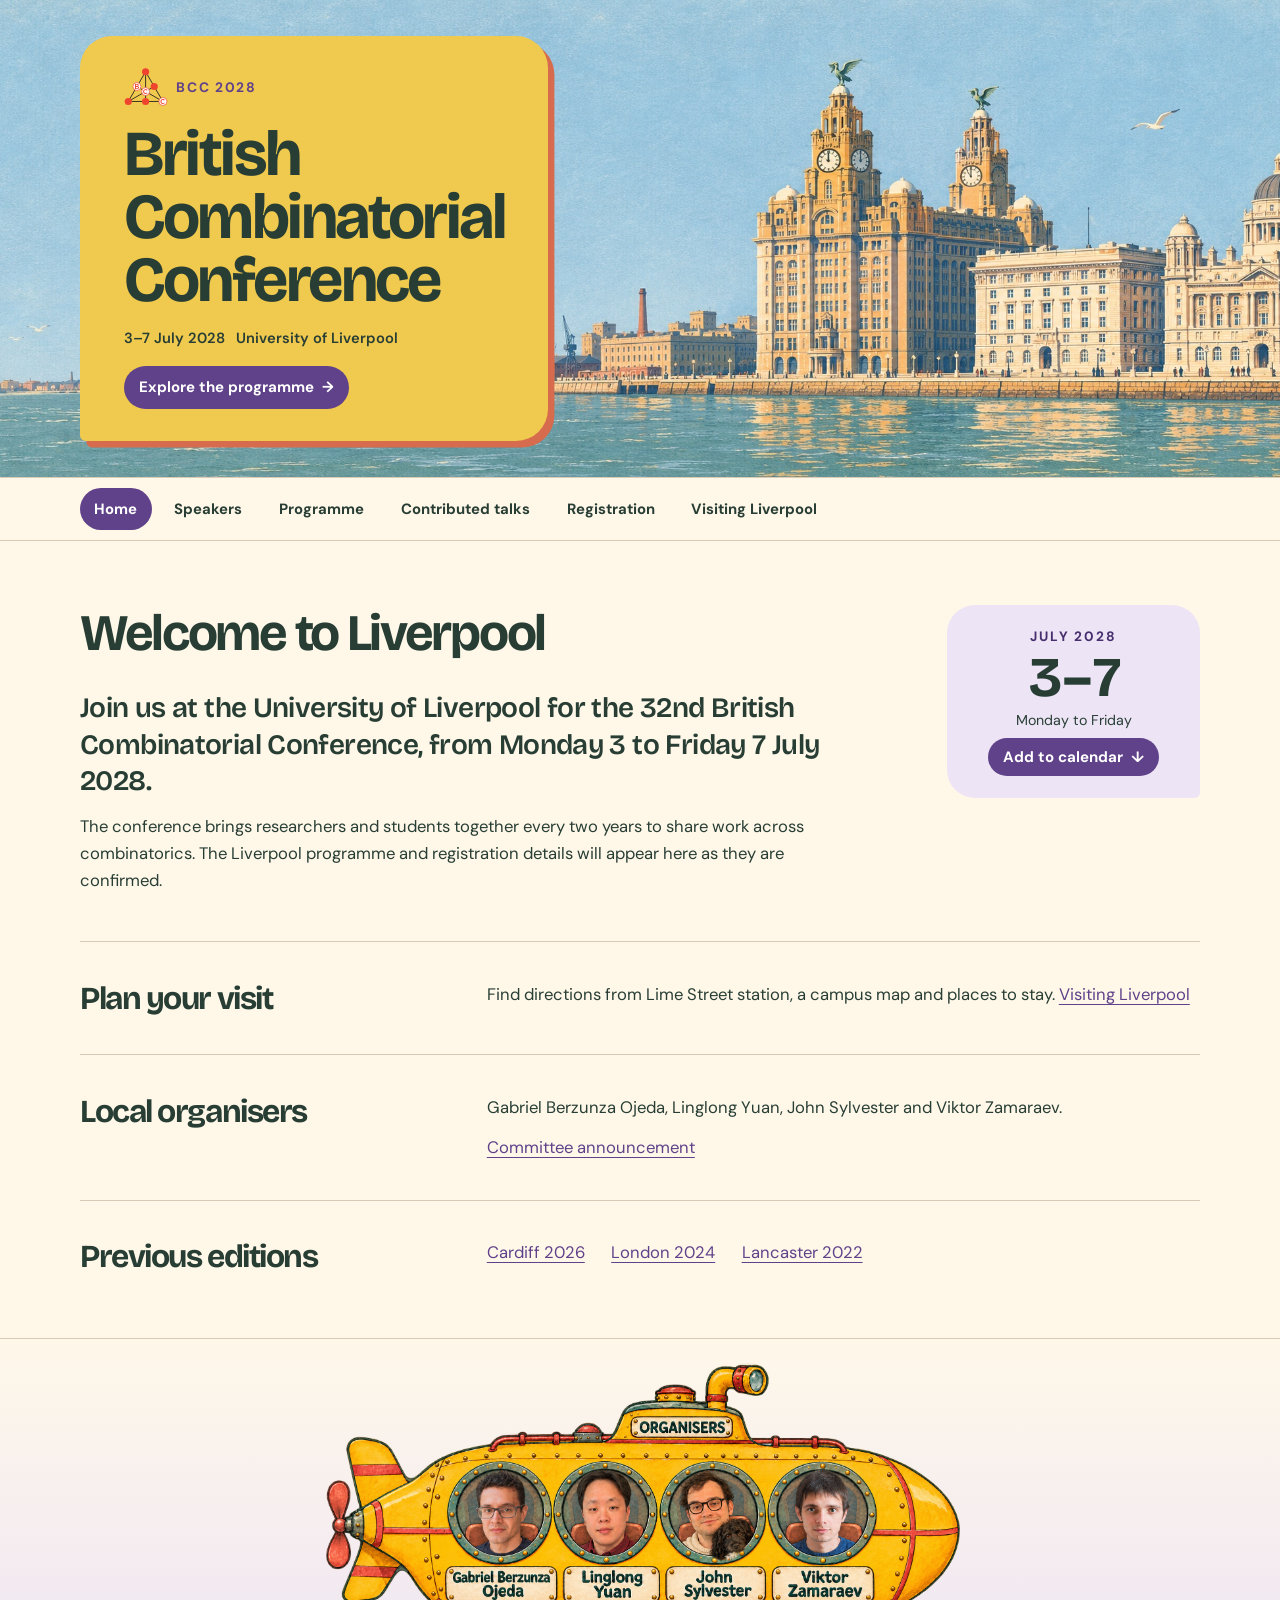
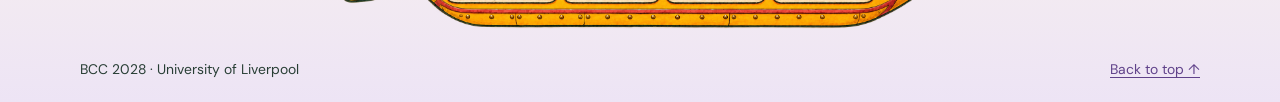
==== commit 293cdfe6: "Redraw the BCC logo with a transparent background" ====
--- a/index.html
+++ b/index.html
@@ -5,16 +5,16 @@
   <meta name="viewport" content="width=device-width, initial-scale=1">
   <title>British Combinatorial Conference, Liverpool · BCC 2028</title>
   <meta name="description" content="British Combinatorial Conference, Liverpool at the 32nd British Combinatorial Conference, University of Liverpool, 3–7 July 2028.">
-  <link rel="icon" href="assets/bcc-logo.png" type="image/png">
+  <link rel="icon" href="assets/bcc-logo.svg" type="image/svg+xml">
   <link rel="stylesheet" href="https://fonts.googleapis.com/css2?family=Bricolage+Grotesque:wght@600;700&amp;family=DM+Sans:wght@400;600;700&amp;display=swap">
-  <link rel="stylesheet" href="style.css?v=10">
+  <link rel="stylesheet" href="style.css?v=11">
 </head>
 <body id="top" class="home">
   <a class="skip" href="#main">Skip to content</a>
   <header>
     <div class="banner">
       <div class="wrap banner-inner"><div class="event">
-        <a class="mark" href="index.html" aria-label="BCC 2028 home"><img src="assets/bcc-logo.png" width="320" height="277" alt=""> BCC 2028</a>
+        <a class="mark" href="index.html" aria-label="BCC 2028 home"><img src="assets/bcc-logo.svg" width="320" height="277" alt=""> BCC 2028</a>
         <h1 class="event-title">British<br>Combinatorial<br>Conference</h1>
         <p class="dateline"><span>3–7 July 2028</span><span>University of Liverpool</span></p>
         <a class="pill hero-action" href="programme.html">Explore the programme <span aria-hidden="true">→</span></a>
--- a/style.css
+++ b/style.css
@@ -33,7 +33,7 @@
   box-shadow: .4rem .4rem 0 var(--coral);
 }
 .mark { display: inline-flex; align-items: center; gap: .55rem; font-size: .86rem; letter-spacing: .12em; font-weight: 700; text-decoration: none; }
-.mark img { width: 48px; height: auto; padding: 4px; border-radius: .45rem; background: #fff; }
+.mark img { width: 44px; height: auto; }
 .event-title, h1, h2, .lead, .days { font-family: var(--heading); font-weight: 700; }
 .event-title { margin: .55rem 0 .9rem; font-size: clamp(2.3rem, 5vw, 4.35rem); line-height: .98; letter-spacing: -.04em; }
 .dateline { display: flex; flex-wrap: wrap; gap: .1em .8em; margin: 0; font-size: clamp(.92rem, 1.15vw, 1.1rem); font-weight: 600; }
@@ -41,7 +41,7 @@
 .interior .banner-inner { min-height: 205px; padding-block: 18px; }
 .interior .event { padding: .85rem 1.65rem 1rem; }
 .interior .event-title { font-size: clamp(1.85rem, 2.7vw, 2.65rem); margin: .3rem 0 .5rem; }
-.interior .mark img { width: 37px; }
+.interior .mark img { width: 34px; }
 nav { background: var(--paper); border-bottom: 1px solid var(--line); }
 .nav-links { display: flex; flex-wrap: wrap; gap: .35rem .5rem; padding-block: .65rem; }
 .nav-links a { padding: .55rem .9rem; border-radius: 999px; color: var(--ink); text-decoration: none; font-size: .93rem; font-weight: 700; }
